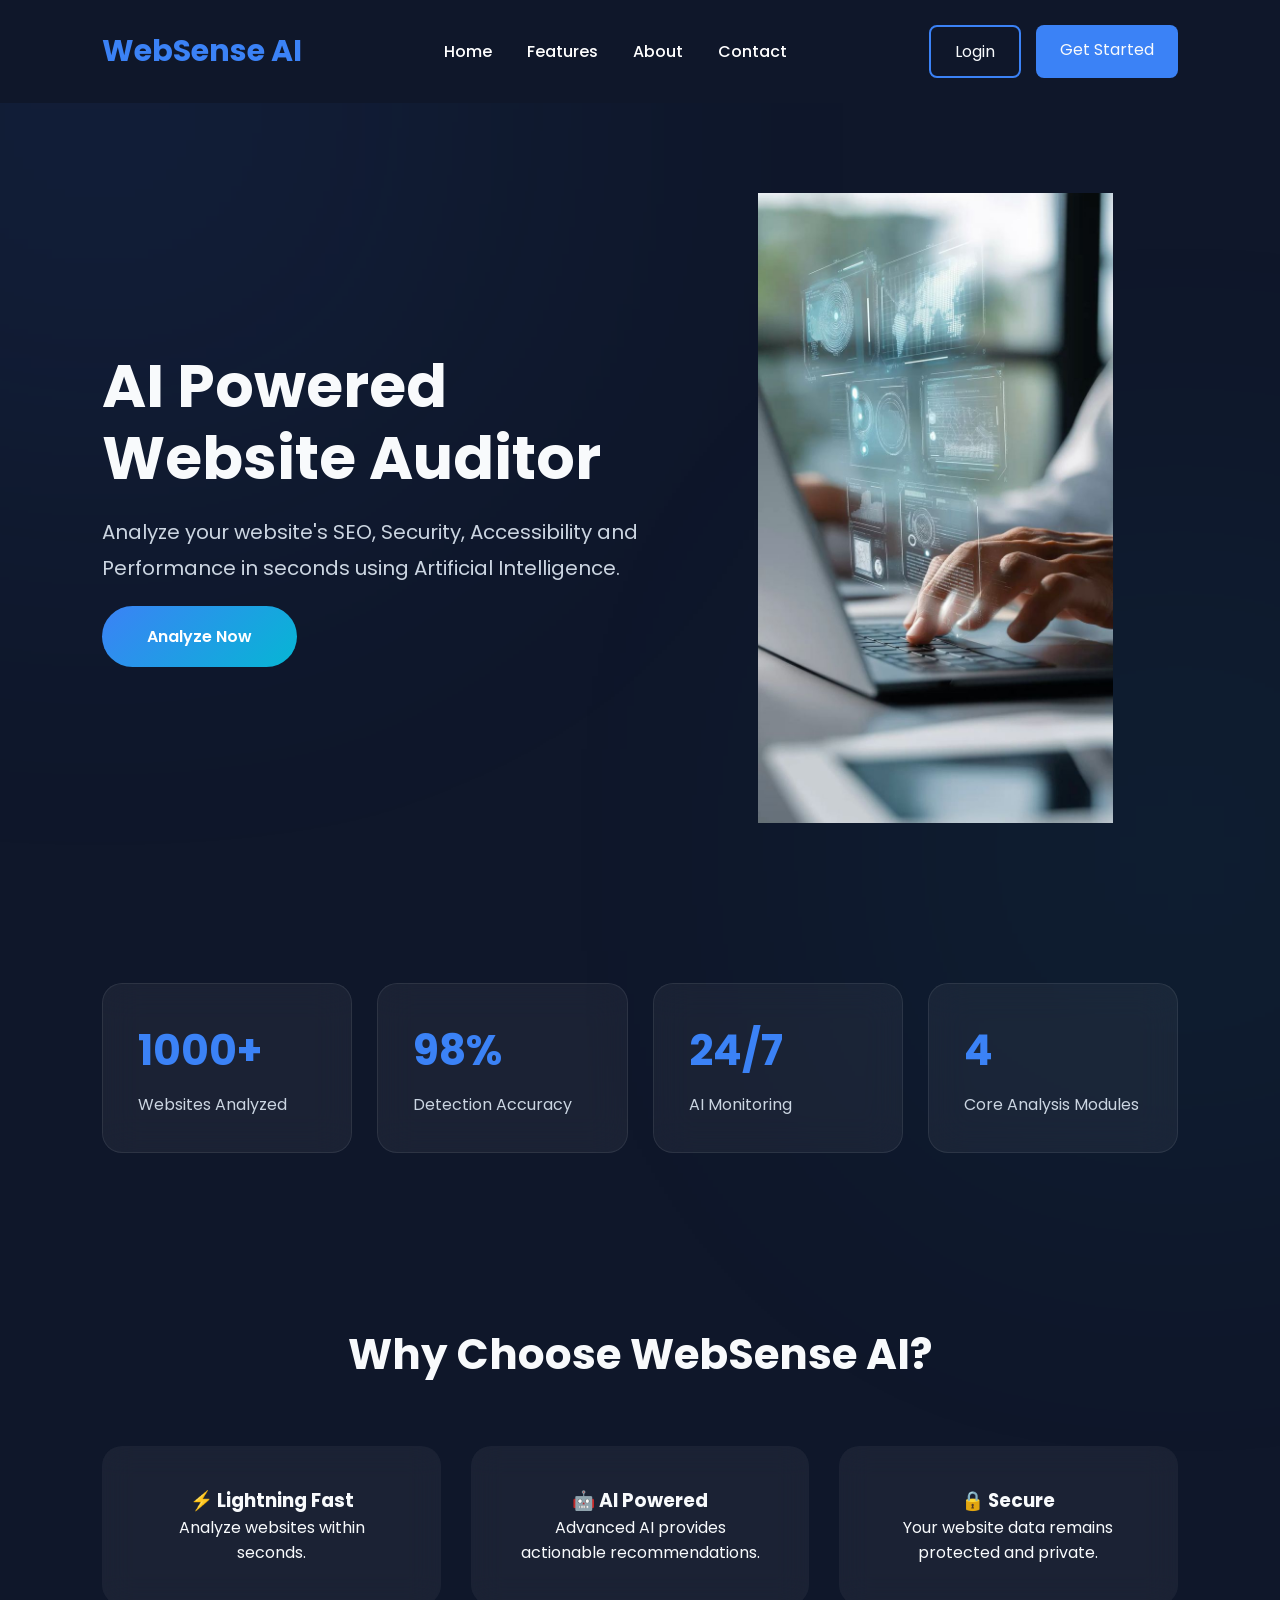
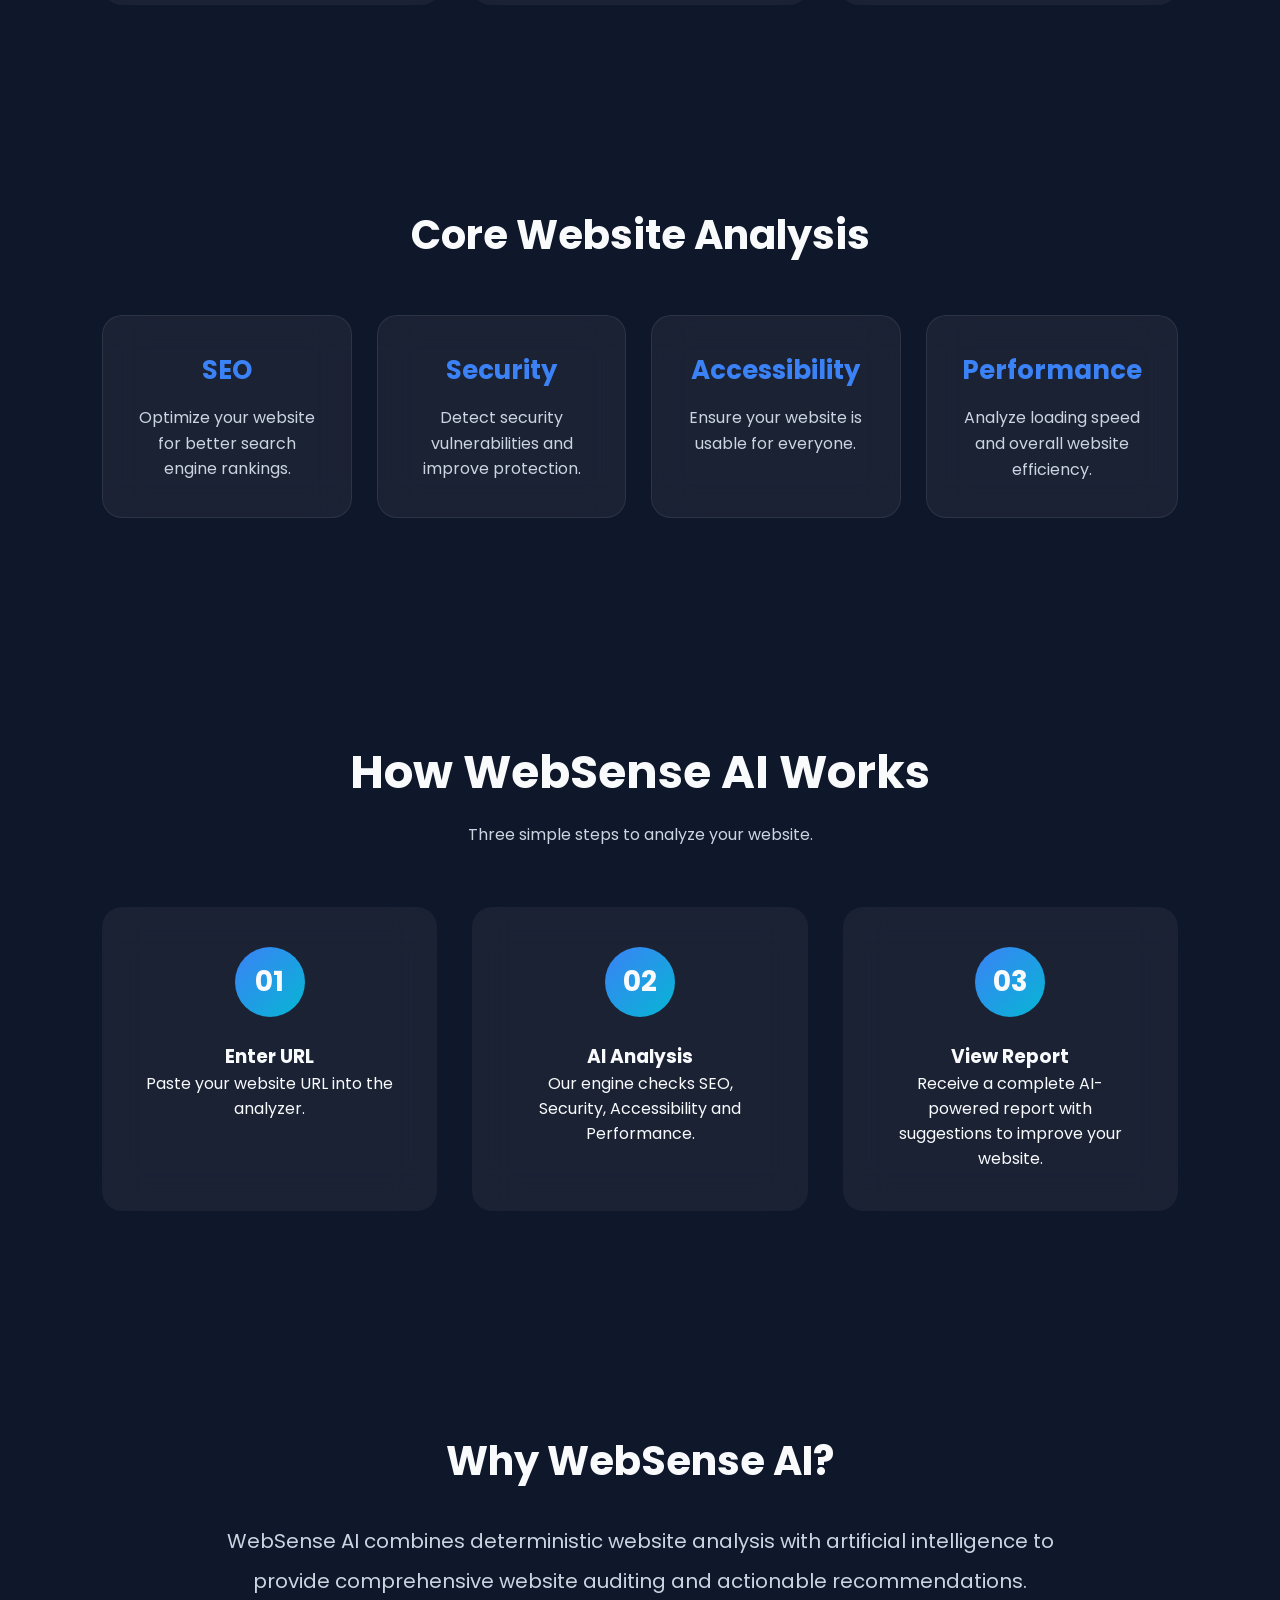
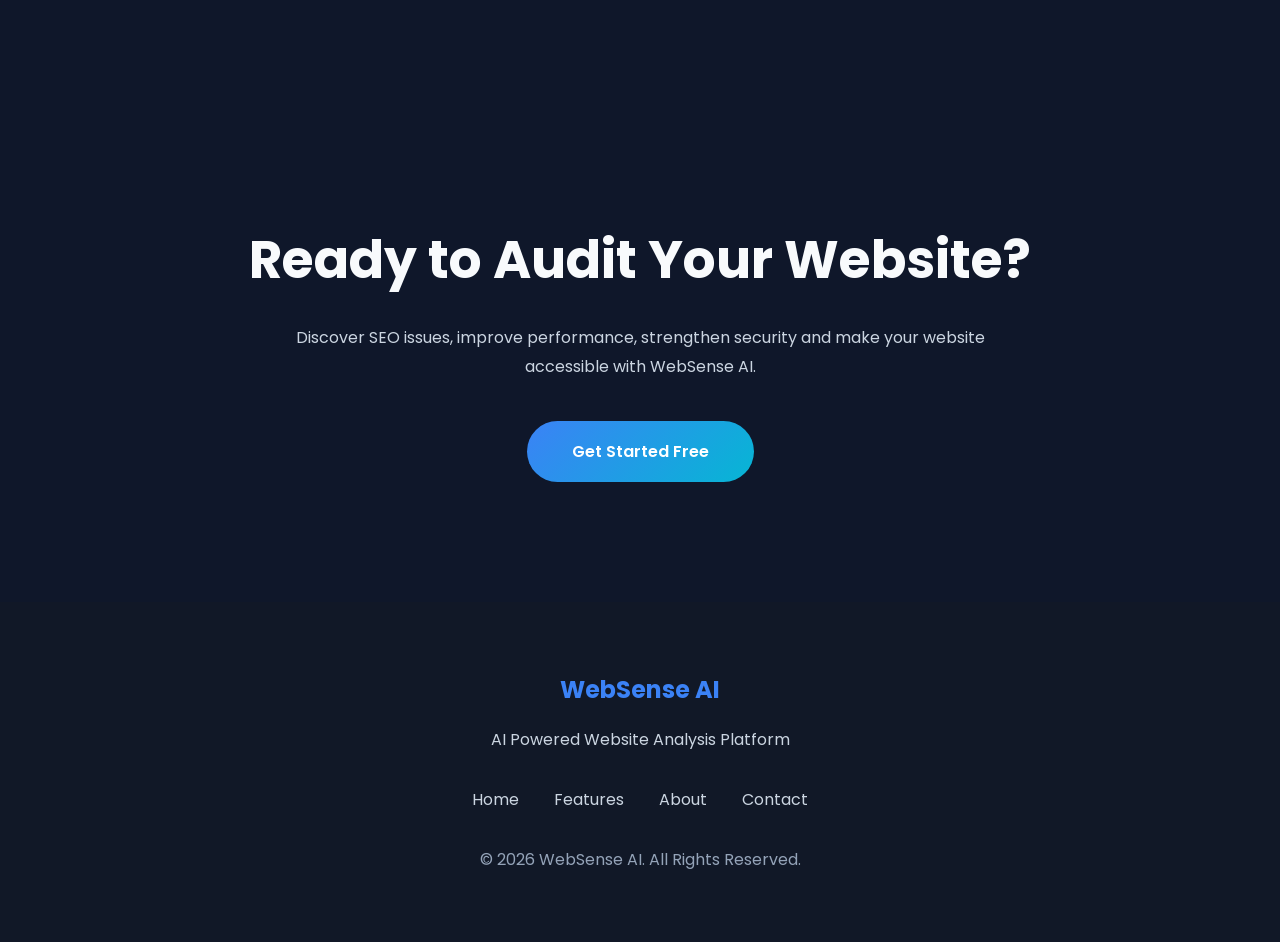
==== frontend/templates/index.html @ faa8cec4 "Merge pull request #2 from WebsensAI/frontend Frontend" ====
<!DOCTYPE html>
<html lang="en">

<head>
    <!-- Character Encoding -->
    <meta charset="UTF-8">

    <!-- Responsive Design -->
    <meta name="viewport" content="width=device-width, initial-scale=1.0">

    <!-- Page Title -->
    <title>WebSense AI</title>

    <!-- Google Font -->
    <link rel="preconnect" href="https://fonts.googleapis.com">
    <link rel="preconnect" href="https://fonts.gstatic.com" crossorigin>
    <link href="https://fonts.googleapis.com/css2?family=Poppins:wght@300;400;500;600;700&display=swap" rel="stylesheet">

    <!-- Global CSS -->
    <link rel="stylesheet" href="../static/css/global.css">

    <!-- Page CSS -->
    <link rel="stylesheet" href="../static/css/index.css">
</head>

<body>

    <!-- ================= HEADER ================= -->

    <header>

        <nav class="navbar">

            <div class="logo">
                <h2>WebSense AI</h2>
            </div>

            <ul class="nav-links">
                <li><a href="#">Home</a></li>
                <li><a href="#">Features</a></li>
                <li><a href="#">About</a></li>
                <li><a href="#">Contact</a></li>
            </ul>

            <div class="nav-buttons">
                <a href="login.html" class="login-btn">Login</a>
                <a href="login.html" class="get-started-btn">Get Started</a>
            </div>

        </nav>

    </header>

    <!-- ================= MAIN ================= -->

    <main>

        <!-- Hero Section -->

        <section class="hero">

            <div class="hero-content">

                <h1>AI Powered Website Auditor</h1>

                <p>
                    Analyze your website's SEO, Security,
                    Accessibility and Performance in seconds
                    using Artificial Intelligence.
                </p>

                <a href="login.html" class="hero-btn">
                    Analyze Now
                </a>

            </div>

            <div class="hero-image">

                 <img src="../static/images/hero.jpg" alt="AI Illustration">

            </div>

        </section>
        <!-- ================= STATISTICS ================= -->

        <section class="stats">

            <div class="stat-card">
                <h2>1000+</h2>
                <p>Websites Analyzed</p>
            </div>

            <div class="stat-card">
                <h2>98%</h2>
                <p>Detection Accuracy</p>
            </div>

            <div class="stat-card">
                <h2>24/7</h2>
                <p>AI Monitoring</p>
            </div>

            <div class="stat-card">
                <h2>4</h2>
                <p>Core Analysis Modules</p>
            </div>

        </section>
        <!-- ================= WHY US ================= -->

        <section class="why-us">

            <h2>Why Choose WebSense AI?</h2>

            <div class="why-grid">

                <div class="why-card">
                    <h3>⚡ Lightning Fast</h3>
                    <p>Analyze websites within seconds.</p>
                </div>

                <div class="why-card">
                    <h3>🤖 AI Powered</h3>
                    <p>Advanced AI provides actionable recommendations.</p>
                </div>

                <div class="why-card">
                    <h3>🔒 Secure</h3>
                    <p>Your website data remains protected and private.</p>
                </div>

            </div>

        </section>
        <!-- Features -->

        <section class="features">

            <h2>Core Website Analysis</h2>

            <div class="feature-container">

                <div class="feature-card">
                    <h3>SEO</h3>
                    <p>Optimize your website for better search engine rankings.</p>
                </div>

                <div class="feature-card">
                    <h3>Security</h3>
                    <p>Detect security vulnerabilities and improve protection.</p>
                </div>

                <div class="feature-card">
                    <h3>Accessibility</h3>
                    <p>Ensure your website is usable for everyone.</p>
                </div>

                <div class="feature-card">
                    <h3>Performance</h3>
                    <p>Analyze loading speed and overall website efficiency.</p>
                </div>

            </div>

        </section>

        <!-- ================= HOW IT WORKS ================= -->

        <section class="process">

            <h2>How WebSense AI Works</h2>

            <p class="section-subtitle">
                Three simple steps to analyze your website.
            </p>

            <div class="process-container">

                <div class="process-card">

                    <div class="number">01</div>

                    <h3>Enter URL</h3>

                    <p>
                        Paste your website URL into the analyzer.
                    </p>

                </div>

                <div class="process-card">

                    <div class="number">02</div>

                    <h3>AI Analysis</h3>

                    <p>
                        Our engine checks SEO, Security,
                        Accessibility and Performance.
                    </p>

                </div>

                <div class="process-card">

                    <div class="number">03</div>

                    <h3>View Report</h3>

                    <p>
                        Receive a complete AI-powered report with
                        suggestions to improve your website.
                    </p>

                </div>

            </div>

        </section>
        <!-- About -->

        <section class="about">

            <h2>Why WebSense AI?</h2>

            <p>
                WebSense AI combines deterministic website analysis with
                artificial intelligence to provide comprehensive website
                auditing and actionable recommendations.
            </p>

        </section>

    </main>
        <!-- ================= CTA ================= -->

        <section class="cta">

            <h2>Ready to Audit Your Website?</h2>

            <p>

                Discover SEO issues, improve performance,
                strengthen security and make your website
                accessible with WebSense AI.

            </p>

            <a href="login.html" class="hero-btn">

                Get Started Free

            </a>

        </section>
    <!-- ================= FOOTER ================= -->

    <footer>

        <div class="footer-logo">

            <h2>WebSense AI</h2>

        </div>

        <p>

            AI Powered Website Analysis Platform

        </p>

        <div class="footer-links">

            <a href="#">Home</a>

            <a href="#">Features</a>

            <a href="#">About</a>

            <a href="#">Contact</a>

        </div>

        <p class="copyright">

            © 2026 WebSense AI. All Rights Reserved.

        </p>

    </footer>
    <!-- JavaScript -->
    <script src="../static/js/index.js"></script>

</body>

</html>
---- frontend/static/css/global.css ----
/* ============================= */
/* RESET */
/* ============================= */

*{
    margin:0;
    padding:0;
    box-sizing:border-box;
}

/* ============================= */
/* VARIABLES */
/* ============================= */

:root{

    --bg-color:#0F172A;
    --secondary-bg:#1E293B;

    --primary:#3B82F6;
    --secondary:#06B6D4;

    --white:#F8FAFC;
    --gray:#CBD5E1;

    --card-bg:#1E293B;

    --transition:0.3s ease;

}

/* ============================= */
/* BODY */
/* ============================= */

body{

    font-family:'Poppins',sans-serif;

    background:var(--bg-color);

    color:var(--white);

    overflow-x:hidden;

}

/* ============================= */
/* LINKS */
/* ============================= */

a{

    text-decoration:none;

    color:inherit;

}

/* ============================= */
/* LIST */
/* ============================= */

ul{

    list-style:none;

}

/* ============================= */
/* BUTTONS */
/* ============================= */

.login-btn{

    padding:12px 24px;

    border:2px solid var(--primary);

    border-radius:8px;

    transition:var(--transition);

}

.login-btn:hover{

    background:var(--primary);

}

.get-started-btn{

    padding:12px 24px;

    background:var(--primary);

    border-radius:8px;

    transition:var(--transition);

}

.get-started-btn:hover{

    background:var(--secondary);

}

.hero-btn{

    display:inline-block;

    padding:18px 45px;

    border-radius:50px;

    background:linear-gradient(135deg,#3B82F6,#06B6D4);

    color:white;

    font-weight:600;

    transition:.4s;

}

.hero-btn:hover{

    transform:translateY(-4px);

    box-shadow:0 15px 35px rgba(59,130,246,.45);

}

/* ============================= */
/* CONTAINER */
/* ============================= */

.container{

    width:90%;

    max-width:1200px;

    margin:auto;

}
---- frontend/static/css/index.css ----
/* ========================= */
/* NAVBAR */
/* ========================= */

.navbar{

    display:flex;

    justify-content:space-between;

    align-items:center;

    padding:25px 8%;

    background:#0F172A;

    position:sticky;

    top:0;

    z-index:1000;

}

.logo h2{

    color:#3B82F6;

    font-size:30px;

    font-weight:700;

}

.nav-links{

    display:flex;

    gap:35px;

}

.nav-links a{

    color:white;

    font-weight:500;

    transition:.3s;

}

.nav-links a:hover{

    color:#06B6D4;

}

.nav-buttons{

    display:flex;

    gap:15px;

}

/* ========================= */
/* HERO */
/* ========================= */

.hero{

    min-height:90vh;

    display:flex;

    justify-content:space-between;

    align-items:center;

    padding:0 8%;

}

.hero-content{

    width:50%;

}

.hero-content h1{

    font-size:60px;

    line-height:1.2;

    margin-bottom:20px;

}

.hero-content p{

    font-size:20px;

    color:#CBD5E1;

    line-height:1.8;

    margin-bottom:20px;

}

/* ========================= */
/* HERO IMAGE */
/* ========================= */

.hero-image{

    width:45%;

    display:flex;

    justify-content:center;

    align-items:center;

}

.hero-image img{

    width:100%;

    max-width:610px;

    height:630px;

    object-fit:contain;

    border-radius:20px;

    animation:float 4s ease-in-out infinite;

}


/* ========================= */
/* FEATURES */
/* ========================= */

.features{

    padding:100px 8%;

    text-align:center;

}

.features h2{

    font-size:40px;

    margin-bottom:50px;

}

.feature-container{

    display:grid;

    grid-template-columns:repeat(4,1fr);

    gap:25px;

}

.feature-card{

    background:rgba(255,255,255,.05);

    backdrop-filter:blur(18px);

    border:1px solid rgba(255,255,255,.08);

    padding:35px;

    border-radius:20px;

    transition:.35s;

    cursor:pointer;

}

.feature-card:hover{

    transform:translateY(-12px);

    box-shadow:0 20px 40px rgba(59,130,246,.25);

    border-color:#3B82F6;

}

.feature-card h3{

    color:#3B82F6;

    margin-bottom:15px;

    font-size:26px;

}

.feature-card p{

    color:#CBD5E1;

    line-height:1.6;

}

/* ========================= */
/* HOW IT WORKS */
/* ========================= */

.how-it-works{

    padding:100px 8%;

    text-align:center;

}

.how-it-works h2{

    font-size:40px;

    margin-bottom:50px;

}

.steps{

    display:flex;

    justify-content:center;

    gap:40px;

}

.step{

    background:#1E293B;

    padding:40px;

    border-radius:15px;

    width:280px;

}

.step h3{

    width:70px;

    height:70px;

    margin:auto;

    margin-bottom:20px;

    border-radius:50%;

    background:#3B82F6;

    display:flex;

    justify-content:center;

    align-items:center;

    font-size:30px;

}

.step p{

    color:#CBD5E1;

}

/* ========================= */
/* ABOUT */
/* ========================= */

.about{

    padding:100px 15%;

    text-align:center;

}

.about h2{

    font-size:40px;

    margin-bottom:30px;

}

.about p{

    font-size:20px;

    line-height:2;

    color:#CBD5E1;

}

/* ========================= */
/* FOOTER */
/* ========================= */

footer{

    background:#1E293B;

    text-align:center;

    padding:30px;

    color:#CBD5E1;

}

/* ========================= */
/* RESPONSIVE */
/* ========================= */

@media(max-width:992px){

    .navbar{

        flex-direction:column;

        gap:20px;

    }

    .hero{

        flex-direction:column;

        text-align:center;

        gap:35px;

        padding-top:35px;

    }

    .hero-content{

        width:50%;

    }

    .hero-image{

        width:6%;

    }

    .feature-container{

        grid-template-columns:repeat(2,1fr);

    }

    .steps{

        flex-direction:column;

        align-items:center;

    }

}

@media(max-width:768px){

    .hero-content h1{

        font-size:42px;

    }

    .feature-container{

        grid-template-columns:1fr;

    }

    .nav-links{

        flex-direction:column;

        align-items:center;

    }

    .nav-buttons{

        flex-direction:column;

    }

}
/* ========================= */
/* STATS */
/* ========================= */

.stats{

    display:grid;

    grid-template-columns:repeat(4,1fr);

    gap:25px;

    padding:70px 8%;

}

.stat-card{

    background:rgba(255,255,255,.05);

    backdrop-filter:blur(18px);

    border:1px solid rgba(255,255,255,.08);

    padding:35px;

    border-radius:20px;

    transition:.35s;

}

.stat-card:hover{

    transform:translateY(-10px);

    box-shadow:0 20px 40px rgba(59,130,246,.25);

}

.stat-card h2{

    color:#3B82F6;

    font-size:42px;

    margin-bottom:10px;

}

.stat-card p{

    color:#CBD5E1;

}
/* ========================= */
/* FLOAT ANIMATION */
/* ========================= */

@keyframes float{

    0%{
        transform:translateY(0px);
    }

    50%{
        transform:translateY(-15px);
    }

    100%{
        transform:translateY(0px);
    }

}
/* ========================= */
/* BACKGROUND GLOW */
/* ========================= */

body::before{

    content:"";

    position:fixed;

    width:600px;

    height:600px;

    background:#3B82F6;

    filter:blur(220px);

    opacity:.12;

    top:-200px;

    left:-200px;

    z-index:-1;

}

body::after{

    content:"";

    position:fixed;

    width:500px;

    height:500px;

    background:#06B6D4;

    filter:blur(200px);

    opacity:.08;

    bottom:-200px;

    right:-150px;

    z-index:-1;

}
/* ========================= */
/* WHY US */
/* ========================= */

.why-us{

    padding:100px 8%;

    text-align:center;

}

.why-us h2{

    font-size:42px;

    margin-bottom:60px;

}

.why-grid{

    display:grid;

    grid-template-columns:repeat(3,1fr);

    gap:30px;

}

.why-card{

    padding:40px;

    border-radius:20px;

    background:rgba(255,255,255,.05);

    backdrop-filter:blur(15px);

    transition:.35s;

}

.why-card:hover{

    transform:translateY(-10px);

    box-shadow:0 15px 35px rgba(59,130,246,.25);

}
/* ========================= */
/* PROCESS */
/* ========================= */

.process{

    padding:120px 8%;

    text-align:center;

}

.process h2{

    font-size:46px;

    margin-bottom:15px;

}

.section-subtitle{

    color:#CBD5E1;

    margin-bottom:60px;

}

.process-container{

    display:flex;

    justify-content:center;

    gap:35px;

}

.process-card{

    flex:1;

    padding:40px;

    border-radius:20px;

    background:rgba(255,255,255,.05);

    backdrop-filter:blur(20px);

    transition:.35s;

}

.process-card:hover{

    transform:translateY(-12px);

    box-shadow:0 20px 40px rgba(59,130,246,.25);

}

.number{

    width:70px;

    height:70px;

    margin:auto;

    margin-bottom:25px;

    border-radius:50%;

    background:linear-gradient(135deg,#3B82F6,#06B6D4);

    display:flex;

    justify-content:center;

    align-items:center;

    font-size:28px;

    font-weight:bold;

}
/* ========================= */
/* CTA */
/* ========================= */

.cta{

    padding:120px 10%;

    text-align:center;

}

.cta h2{

    font-size:52px;

    margin-bottom:25px;

}

.cta p{

    max-width:700px;

    margin:auto;

    color:#CBD5E1;

    line-height:1.8;

    margin-bottom:40px;

}
footer{

    padding:70px;

    background:#111827;

    text-align:center;

}

.footer-logo h2{

    color:#3B82F6;

    margin-bottom:20px;

}

.footer-links{

    display:flex;

    justify-content:center;

    gap:35px;

    margin:35px 0;

}

.footer-links a{

    transition:.3s;

}

.footer-links a:hover{

    color:#3B82F6;

}

.copyright{

    color:#94A3B8;

}
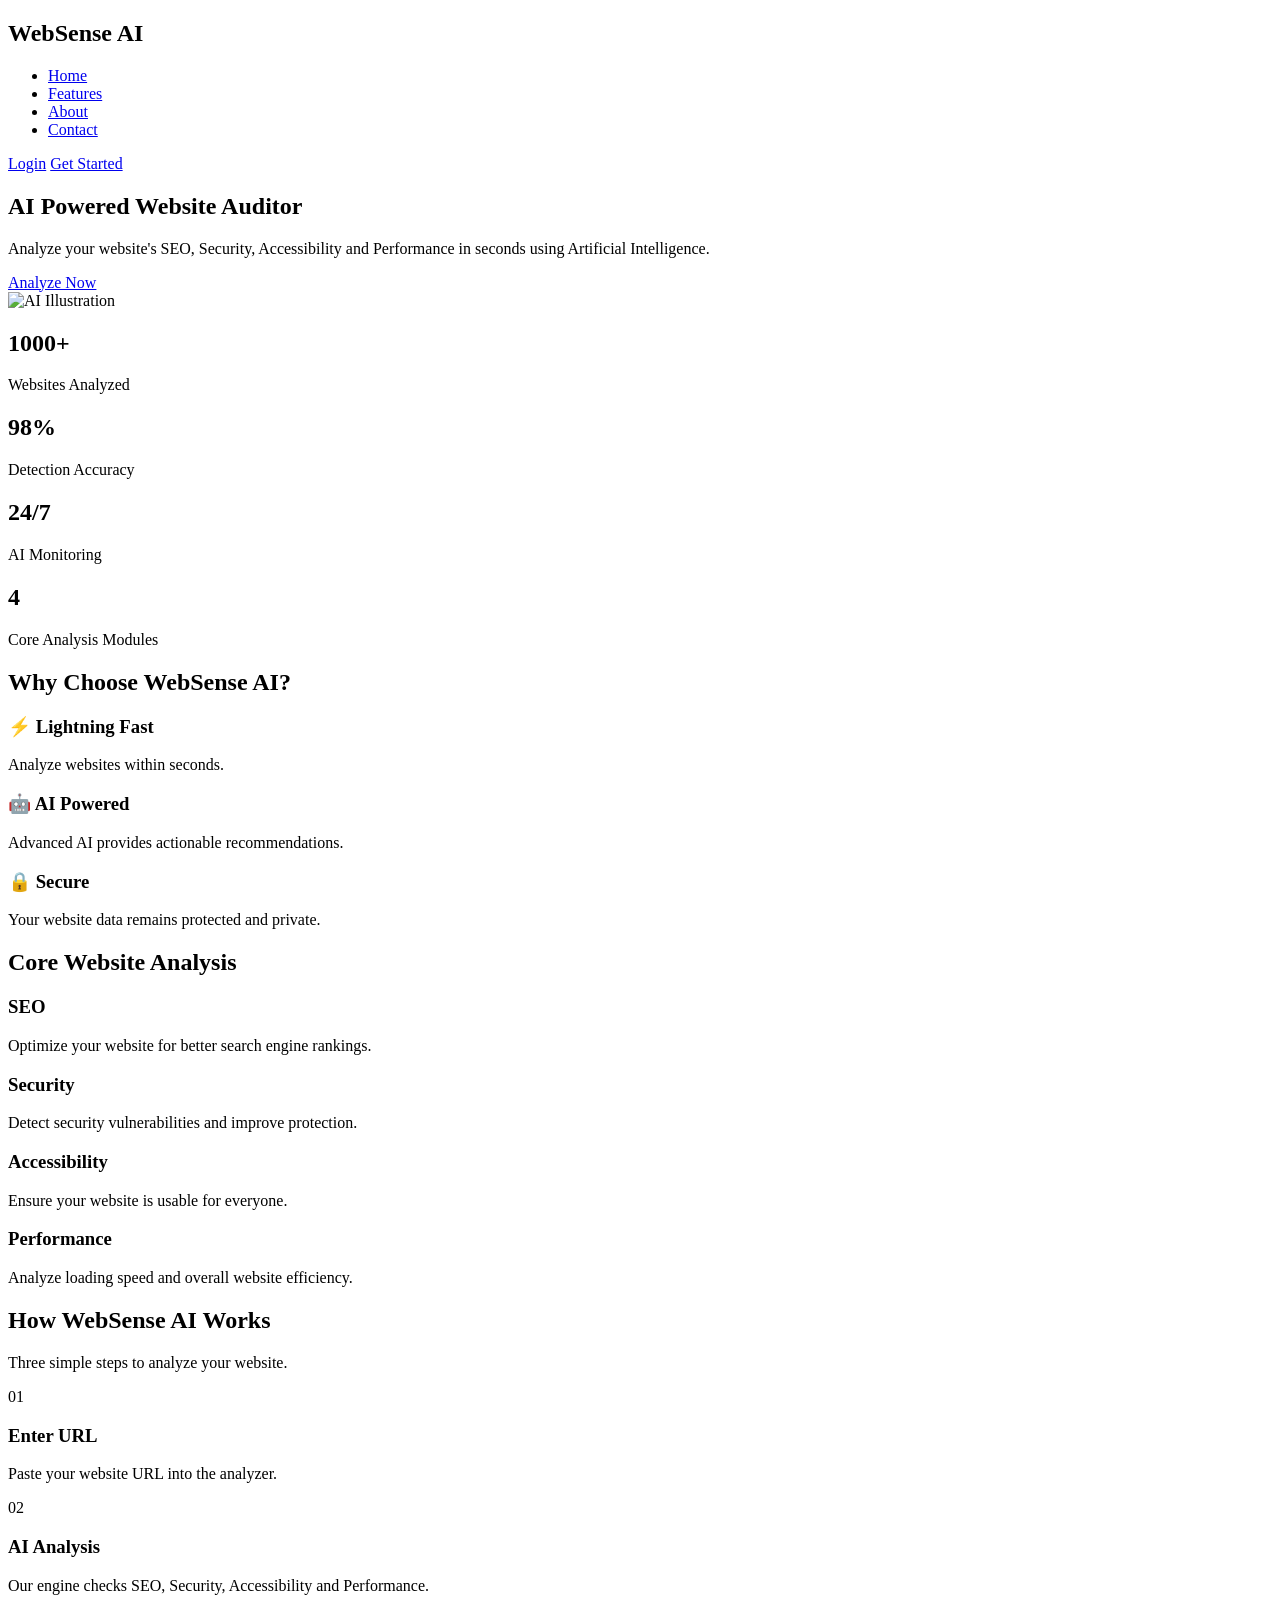
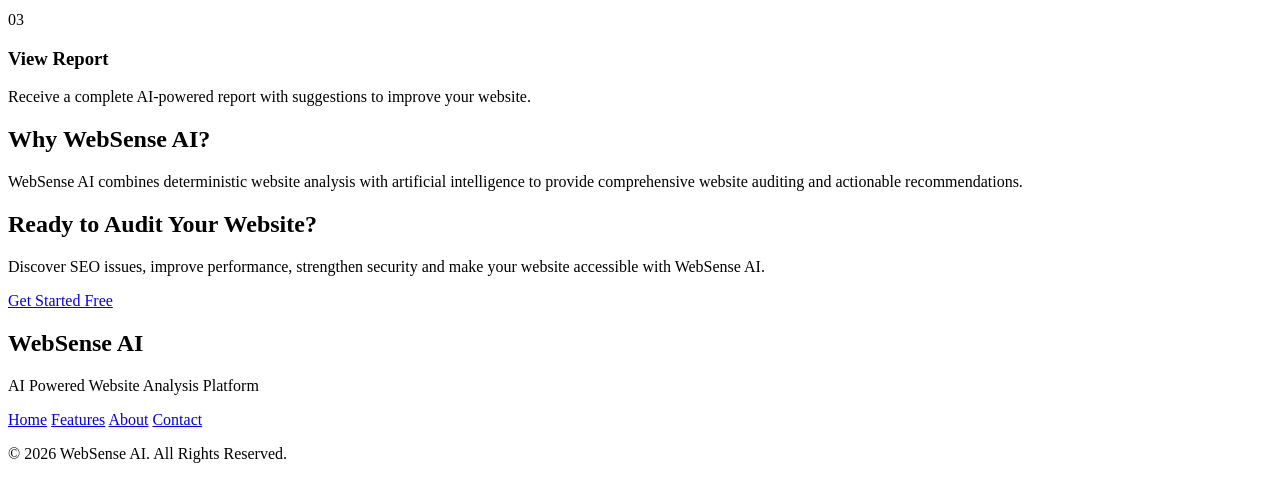
==== commit d50ef8bc: "initial commit" ====
--- a/frontend/templates/index.html
+++ b/frontend/templates/index.html
@@ -17,10 +17,10 @@
     <link href="https://fonts.googleapis.com/css2?family=Poppins:wght@300;400;500;600;700&display=swap" rel="stylesheet">
 
     <!-- Global CSS -->
-    <link rel="stylesheet" href="../static/css/global.css">
+    <link rel="stylesheet" href="/static/css/global.css">
 
     <!-- Page CSS -->
-    <link rel="stylesheet" href="../static/css/index.css">
+    <link rel="stylesheet" href="/static/css/index.css">
 </head>
 
 <body>
@@ -43,8 +43,8 @@
             </ul>
 
             <div class="nav-buttons">
-                <a href="login.html" class="login-btn">Login</a>
-                <a href="login.html" class="get-started-btn">Get Started</a>
+                <a href="/login" class="login-btn">Login</a>
+                <a href="/login" class="get-started-btn">Get Started</a>
             </div>
 
         </nav>
@@ -69,7 +69,7 @@
                     using Artificial Intelligence.
                 </p>
 
-                <a href="login.html" class="hero-btn">
+                <a href="/login" class="hero-btn">
                     Analyze Now
                 </a>
 
@@ -77,7 +77,7 @@
 
             <div class="hero-image">
 
-                 <img src="../static/images/hero.jpg" alt="AI Illustration">
+                 <img src="/static/images/hero.jpg" alt="AI Illustration">
 
             </div>
 
@@ -247,7 +247,7 @@
 
             </p>
 
-            <a href="login.html" class="hero-btn">
+            <a href="/login" class="hero-btn">
 
                 Get Started Free
 
@@ -290,7 +290,7 @@
 
     </footer>
     <!-- JavaScript -->
-    <script src="../static/js/index.js"></script>
+    <script src="/static/js/index.js"></script>
 
 </body>
 
